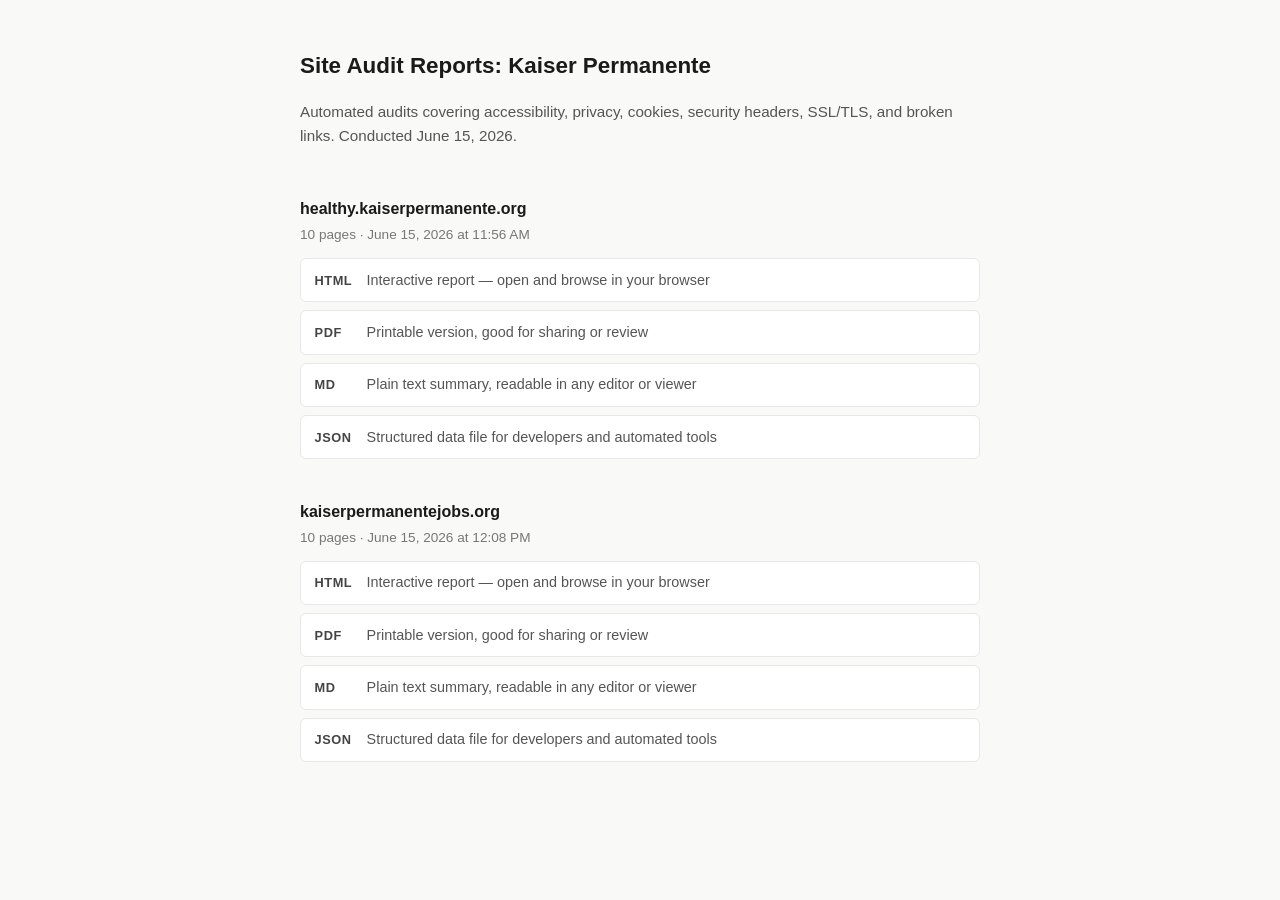
==== reports/kp/index.html @ 9dd77aca "kp index and report style" ====
<!DOCTYPE html>
<html lang="en">
<head>
  <meta charset="UTF-8">
  <meta name="viewport" content="width=device-width, initial-scale=1.0">
  <title>Site Audit Reports — Kaiser Permanente</title>
  <link rel="stylesheet" href="../style.css">
</head>
<body>
  <div class="wrapper">
    <header>
      <h1>Site Audit Reports: Kaiser Permanente</h1>
      <p>Automated audits covering accessibility, privacy, cookies, security headers, SSL/TLS, and broken links. Conducted June 15, 2026.</p>
    </header>

    <div class="report">
      <div class="report-header">
        <h2>healthy.kaiserpermanente.org</h2>
        <div class="meta">10 pages &middot; June 15, 2026 at 11:56 AM</div>
      </div>
      <div class="files">
        <a class="file" href="healthy-kaiserpermanente-20260615-115609.html">
          <span class="file-label">HTML</span>
          <span class="file-desc">Interactive report — open and browse in your browser</span>
        </a>
        <a class="file" href="healthy-kaiserpermanente-20260615-115609.pdf">
          <span class="file-label">PDF</span>
          <span class="file-desc">Printable version, good for sharing or review</span>
        </a>
        <a class="file" href="healthy-kaiserpermanente-20260615-115609.md">
          <span class="file-label">MD</span>
          <span class="file-desc">Plain text summary, readable in any editor or viewer</span>
        </a>
        <a class="file" href="healthy-kaiserpermanente-20260615-115609.json">
          <span class="file-label">JSON</span>
          <span class="file-desc">Structured data file for developers and automated tools</span>
        </a>
      </div>
    </div>

    <div class="report">
      <div class="report-header">
        <h2>kaiserpermanentejobs.org</h2>
        <div class="meta">10 pages &middot; June 15, 2026 at 12:08 PM</div>
      </div>
      <div class="files">
        <a class="file" href="www-kaiserpermanentejobs-20260615-120820.html">
          <span class="file-label">HTML</span>
          <span class="file-desc">Interactive report — open and browse in your browser</span>
        </a>
        <a class="file" href="www-kaiserpermanentejobs-20260615-120820.pdf">
          <span class="file-label">PDF</span>
          <span class="file-desc">Printable version, good for sharing or review</span>
        </a>
        <a class="file" href="www-kaiserpermanentejobs-20260615-120820.md">
          <span class="file-label">MD</span>
          <span class="file-desc">Plain text summary, readable in any editor or viewer</span>
        </a>
        <a class="file" href="www-kaiserpermanentejobs-20260615-120820.json">
          <span class="file-label">JSON</span>
          <span class="file-desc">Structured data file for developers and automated tools</span>
        </a>
      </div>
    </div>

  </div>
</body>
</html>
---- reports/style.css ----
*, *::before, *::after { box-sizing: border-box; margin: 0; padding: 0; }

body {
  font-family: -apple-system, BlinkMacSystemFont, "Segoe UI", Roboto, sans-serif;
  background: #f9f9f8;
  color: #1a1a1a;
  padding: 3rem 1.5rem;
  line-height: 1.6;
}

.wrapper {
  max-width: 680px;
  margin: 0 auto;
}

header {
  padding-bottom: 3rem;
}

header h1 {
  font-size: 1.4rem;
  font-weight: 600;
  margin-bottom: 1rem;
}

header p {
  color: #555;
  font-size: 0.95rem;
}

.report {
  margin-bottom: 2.5rem;
}

.report-header {
  margin-bottom: 0.75rem;
}

.report-header h2 {
  font-size: 1rem;
  font-weight: 600;
}

.report-header .meta {
  font-size: 0.85rem;
  color: #777;
  margin-top: 0.15rem;
}

.files {
  display: flex;
  flex-direction: column;
  gap: 0.5rem;
}

.file {
  display: flex;
  align-items: baseline;
  gap: 0.75rem;
  padding: 0.6rem 0.85rem;
  background: #fff;
  border: 1px solid #e8e8e8;
  border-radius: 6px;
  text-decoration: none;
  color: inherit;
  transition: border-color 0.15s, box-shadow 0.15s;
}

.file:hover {
  border-color: #aaa;
  box-shadow: 0 1px 4px rgba(0,0,0,0.06);
}

.file-label {
  font-size: 0.8rem;
  font-weight: 600;
  text-transform: uppercase;
  letter-spacing: 0.04em;
  min-width: 2.5rem;
  color: #444;
}

.file-desc {
  font-size: 0.9rem;
  color: #555;
}
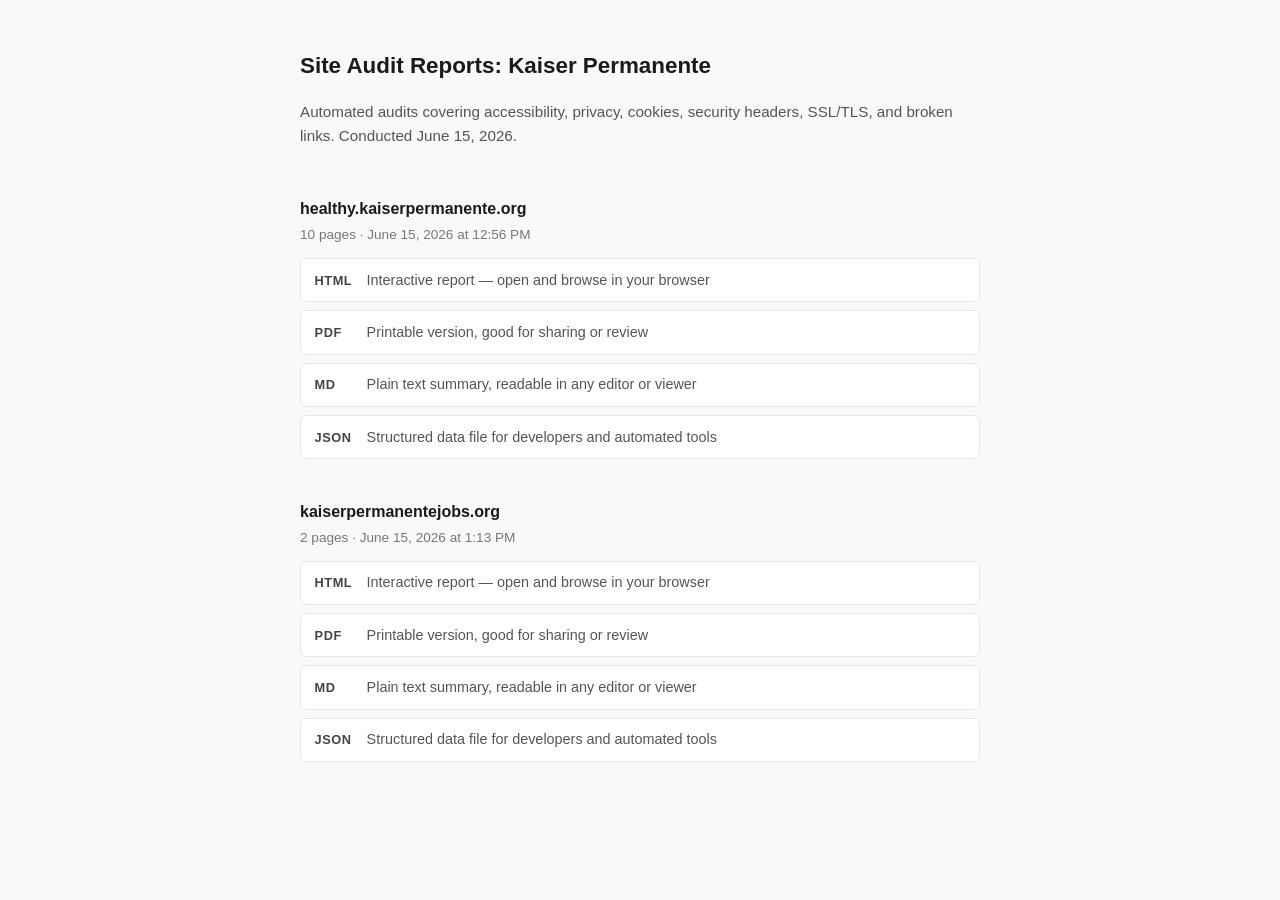
==== commit 65f106da: "kp update" ====
--- a/reports/kp/index.html
+++ b/reports/kp/index.html
@@ -16,22 +16,22 @@
     <div class="report">
       <div class="report-header">
         <h2>healthy.kaiserpermanente.org</h2>
-        <div class="meta">10 pages &middot; June 15, 2026 at 11:56 AM</div>
+        <div class="meta">10 pages &middot; June 15, 2026 at 12:56 PM</div>
       </div>
       <div class="files">
-        <a class="file" href="healthy-kaiserpermanente-20260615-115609.html">
+        <a class="file" href="healthy-kaiserpermanente-20260615-125626.html">
           <span class="file-label">HTML</span>
           <span class="file-desc">Interactive report — open and browse in your browser</span>
         </a>
-        <a class="file" href="healthy-kaiserpermanente-20260615-115609.pdf">
+        <a class="file" href="healthy-kaiserpermanente-20260615-125626.pdf">
           <span class="file-label">PDF</span>
           <span class="file-desc">Printable version, good for sharing or review</span>
         </a>
-        <a class="file" href="healthy-kaiserpermanente-20260615-115609.md">
+        <a class="file" href="healthy-kaiserpermanente-20260615-125626.md">
           <span class="file-label">MD</span>
           <span class="file-desc">Plain text summary, readable in any editor or viewer</span>
         </a>
-        <a class="file" href="healthy-kaiserpermanente-20260615-115609.json">
+        <a class="file" href="healthy-kaiserpermanente-20260615-125626.json">
           <span class="file-label">JSON</span>
           <span class="file-desc">Structured data file for developers and automated tools</span>
         </a>
@@ -41,22 +41,22 @@
     <div class="report">
       <div class="report-header">
         <h2>kaiserpermanentejobs.org</h2>
-        <div class="meta">10 pages &middot; June 15, 2026 at 12:08 PM</div>
+        <div class="meta">2 pages &middot; June 15, 2026 at 1:13 PM</div>
       </div>
       <div class="files">
-        <a class="file" href="www-kaiserpermanentejobs-20260615-120820.html">
+        <a class="file" href="kaiserpermanentejobs-20260615-131319.html">
           <span class="file-label">HTML</span>
           <span class="file-desc">Interactive report — open and browse in your browser</span>
         </a>
-        <a class="file" href="www-kaiserpermanentejobs-20260615-120820.pdf">
+        <a class="file" href="kaiserpermanentejobs-20260615-131319.pdf">
           <span class="file-label">PDF</span>
           <span class="file-desc">Printable version, good for sharing or review</span>
         </a>
-        <a class="file" href="www-kaiserpermanentejobs-20260615-120820.md">
+        <a class="file" href="kaiserpermanentejobs-20260615-131319.md">
           <span class="file-label">MD</span>
           <span class="file-desc">Plain text summary, readable in any editor or viewer</span>
         </a>
-        <a class="file" href="www-kaiserpermanentejobs-20260615-120820.json">
+        <a class="file" href="kaiserpermanentejobs-20260615-131319.json">
           <span class="file-label">JSON</span>
           <span class="file-desc">Structured data file for developers and automated tools</span>
         </a>
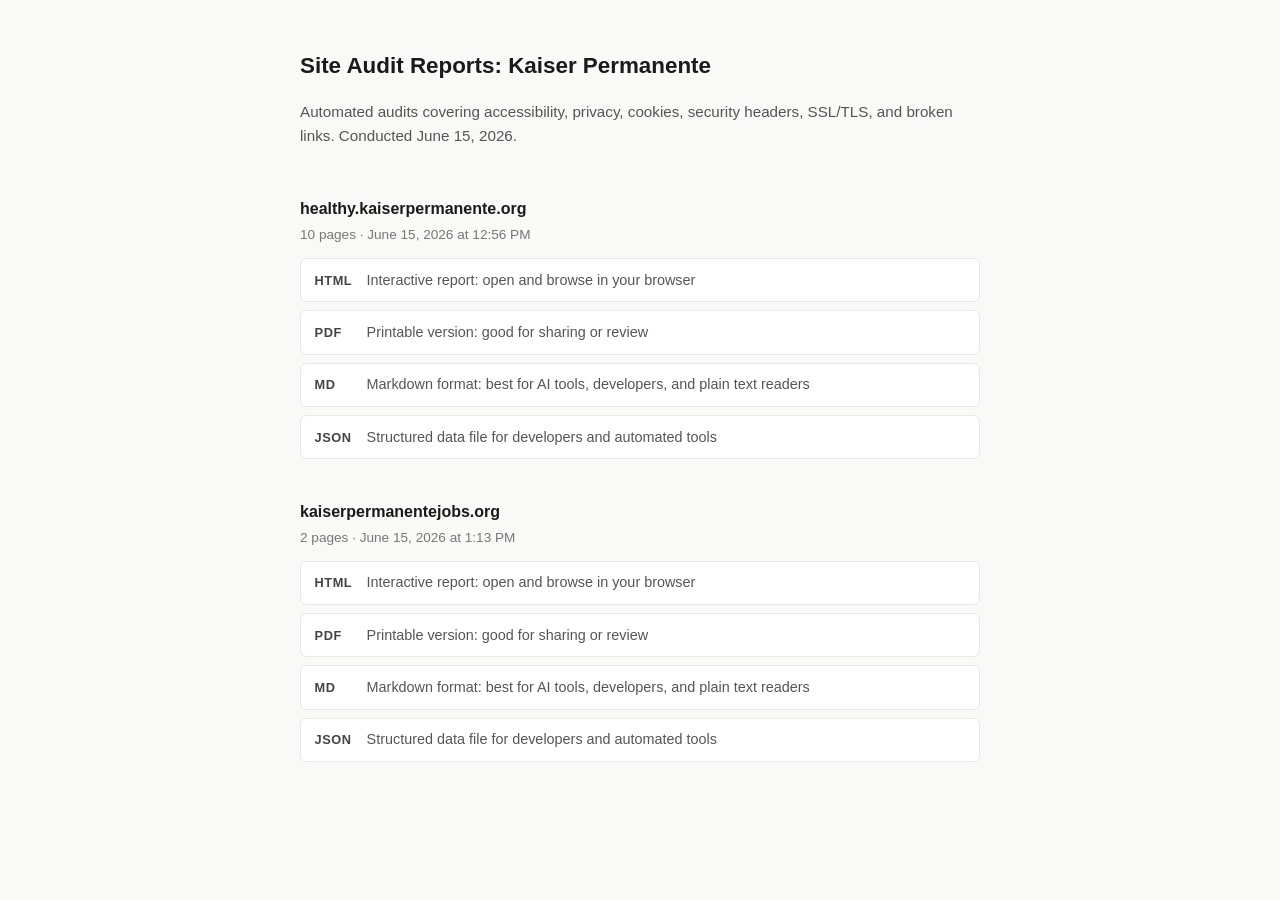
==== commit 6f59169f: "kp index and report style Co-Authored-By: Claude Sonnet 4.6 <noreply@anthropic.com>" ====
--- a/reports/kp/index.html
+++ b/reports/kp/index.html
@@ -21,15 +21,15 @@
       <div class="files">
         <a class="file" href="healthy-kaiserpermanente-20260615-125626.html">
           <span class="file-label">HTML</span>
-          <span class="file-desc">Interactive report — open and browse in your browser</span>
+          <span class="file-desc">Interactive report: open and browse in your browser</span>
         </a>
         <a class="file" href="healthy-kaiserpermanente-20260615-125626.pdf">
           <span class="file-label">PDF</span>
-          <span class="file-desc">Printable version, good for sharing or review</span>
+          <span class="file-desc">Printable version: good for sharing or review</span>
         </a>
         <a class="file" href="healthy-kaiserpermanente-20260615-125626.md">
           <span class="file-label">MD</span>
-          <span class="file-desc">Plain text summary, readable in any editor or viewer</span>
+          <span class="file-desc">Markdown format: best for AI tools, developers, and plain text readers</span>
         </a>
         <a class="file" href="healthy-kaiserpermanente-20260615-125626.json">
           <span class="file-label">JSON</span>
@@ -46,15 +46,15 @@
       <div class="files">
         <a class="file" href="kaiserpermanentejobs-20260615-131319.html">
           <span class="file-label">HTML</span>
-          <span class="file-desc">Interactive report — open and browse in your browser</span>
+          <span class="file-desc">Interactive report: open and browse in your browser</span>
         </a>
         <a class="file" href="kaiserpermanentejobs-20260615-131319.pdf">
           <span class="file-label">PDF</span>
-          <span class="file-desc">Printable version, good for sharing or review</span>
+          <span class="file-desc">Printable version: good for sharing or review</span>
         </a>
         <a class="file" href="kaiserpermanentejobs-20260615-131319.md">
           <span class="file-label">MD</span>
-          <span class="file-desc">Plain text summary, readable in any editor or viewer</span>
+          <span class="file-desc">Markdown format: best for AI tools, developers, and plain text readers</span>
         </a>
         <a class="file" href="kaiserpermanentejobs-20260615-131319.json">
           <span class="file-label">JSON</span>
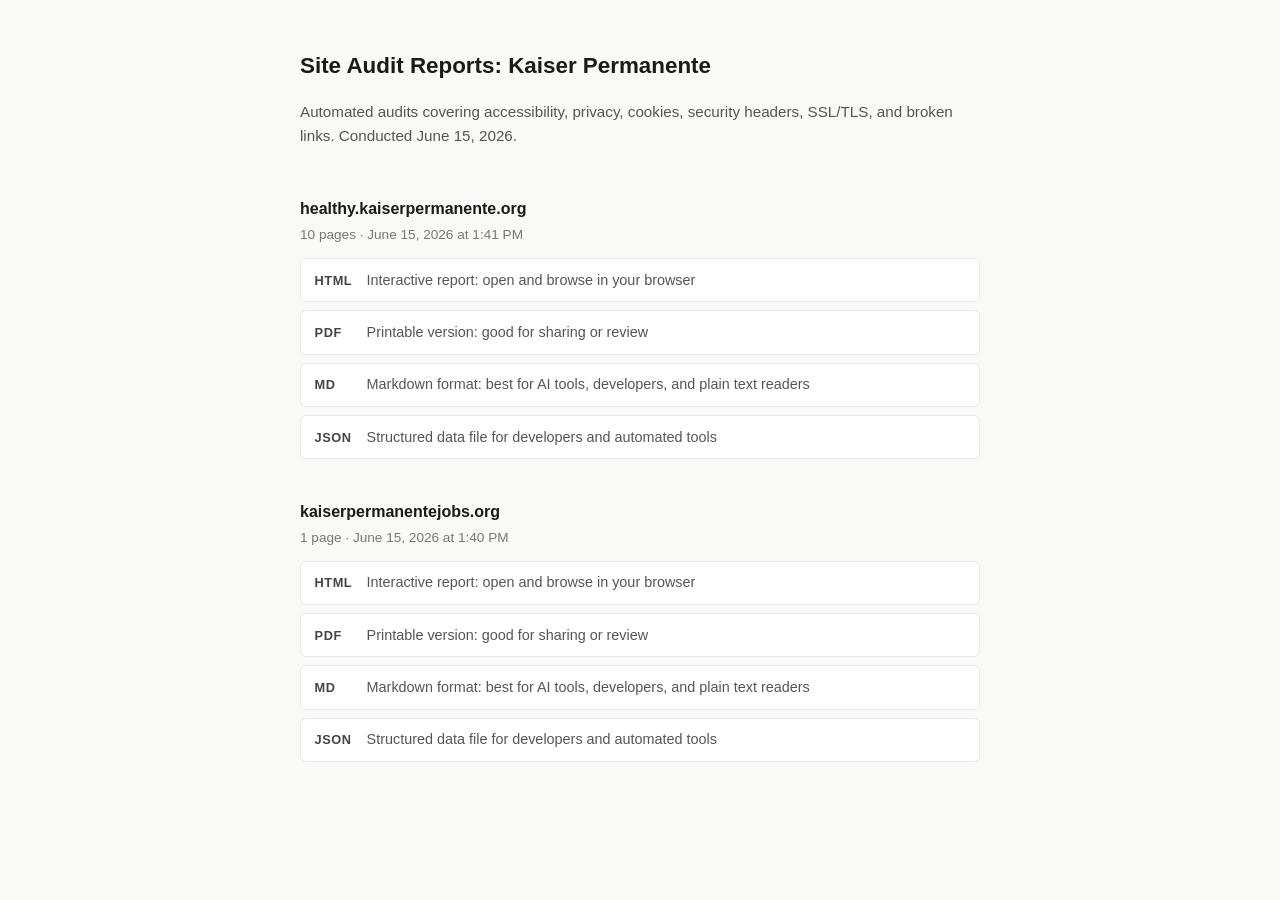
==== commit d9f5fa2e: "kp update" ====
--- a/reports/kp/index.html
+++ b/reports/kp/index.html
@@ -16,22 +16,22 @@
     <div class="report">
       <div class="report-header">
         <h2>healthy.kaiserpermanente.org</h2>
-        <div class="meta">10 pages &middot; June 15, 2026 at 12:56 PM</div>
+        <div class="meta">10 pages &middot; June 15, 2026 at 1:41 PM</div>
       </div>
       <div class="files">
-        <a class="file" href="healthy-kaiserpermanente-20260615-125626.html">
+        <a class="file" href="healthy-kaiserpermanente-20260615-134130.html">
           <span class="file-label">HTML</span>
           <span class="file-desc">Interactive report: open and browse in your browser</span>
         </a>
-        <a class="file" href="healthy-kaiserpermanente-20260615-125626.pdf">
+        <a class="file" href="healthy-kaiserpermanente-20260615-134130.pdf">
           <span class="file-label">PDF</span>
           <span class="file-desc">Printable version: good for sharing or review</span>
         </a>
-        <a class="file" href="healthy-kaiserpermanente-20260615-125626.md">
+        <a class="file" href="healthy-kaiserpermanente-20260615-134130.md">
           <span class="file-label">MD</span>
           <span class="file-desc">Markdown format: best for AI tools, developers, and plain text readers</span>
         </a>
-        <a class="file" href="healthy-kaiserpermanente-20260615-125626.json">
+        <a class="file" href="healthy-kaiserpermanente-20260615-134130.json">
           <span class="file-label">JSON</span>
           <span class="file-desc">Structured data file for developers and automated tools</span>
         </a>
@@ -41,22 +41,22 @@
     <div class="report">
       <div class="report-header">
         <h2>kaiserpermanentejobs.org</h2>
-        <div class="meta">2 pages &middot; June 15, 2026 at 1:13 PM</div>
+        <div class="meta">1 page &middot; June 15, 2026 at 1:40 PM</div>
       </div>
       <div class="files">
-        <a class="file" href="kaiserpermanentejobs-20260615-131319.html">
+        <a class="file" href="kaiserpermanentejobs-20260615-134042.html">
           <span class="file-label">HTML</span>
           <span class="file-desc">Interactive report: open and browse in your browser</span>
         </a>
-        <a class="file" href="kaiserpermanentejobs-20260615-131319.pdf">
+        <a class="file" href="kaiserpermanentejobs-20260615-134042.pdf">
           <span class="file-label">PDF</span>
           <span class="file-desc">Printable version: good for sharing or review</span>
         </a>
-        <a class="file" href="kaiserpermanentejobs-20260615-131319.md">
+        <a class="file" href="kaiserpermanentejobs-20260615-134042.md">
           <span class="file-label">MD</span>
           <span class="file-desc">Markdown format: best for AI tools, developers, and plain text readers</span>
         </a>
-        <a class="file" href="kaiserpermanentejobs-20260615-131319.json">
+        <a class="file" href="kaiserpermanentejobs-20260615-134042.json">
           <span class="file-label">JSON</span>
           <span class="file-desc">Structured data file for developers and automated tools</span>
         </a>
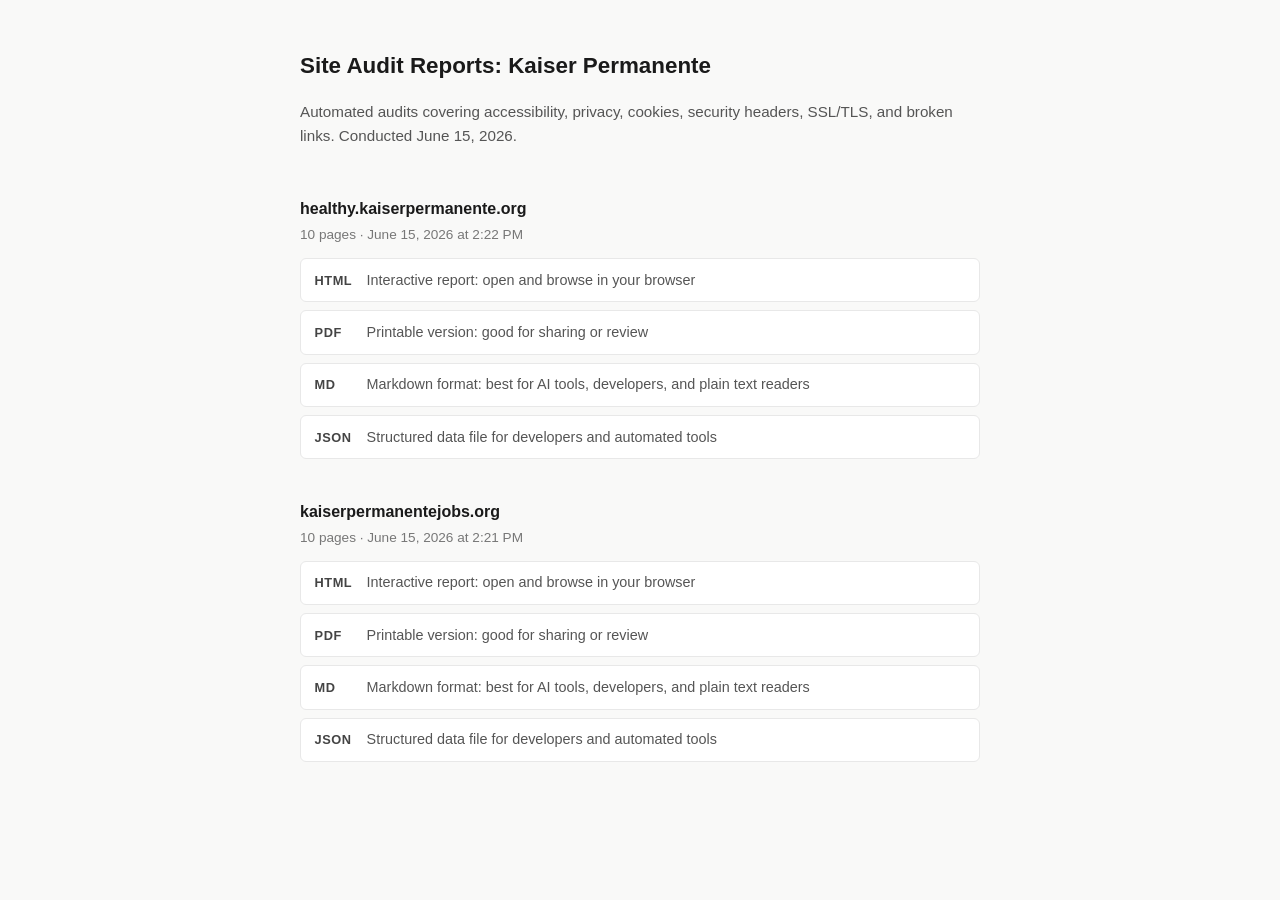
==== commit 7c288837: "kp update" ====
--- a/reports/kp/index.html
+++ b/reports/kp/index.html
@@ -16,22 +16,22 @@
     <div class="report">
       <div class="report-header">
         <h2>healthy.kaiserpermanente.org</h2>
-        <div class="meta">10 pages &middot; June 15, 2026 at 1:41 PM</div>
+        <div class="meta">10 pages &middot; June 15, 2026 at 2:22 PM</div>
       </div>
       <div class="files">
-        <a class="file" href="healthy-kaiserpermanente-20260615-134130.html">
+        <a class="file" href="healthy-kaiserpermanente-20260615-142228.html">
           <span class="file-label">HTML</span>
           <span class="file-desc">Interactive report: open and browse in your browser</span>
         </a>
-        <a class="file" href="healthy-kaiserpermanente-20260615-134130.pdf">
+        <a class="file" href="healthy-kaiserpermanente-20260615-142228.pdf">
           <span class="file-label">PDF</span>
           <span class="file-desc">Printable version: good for sharing or review</span>
         </a>
-        <a class="file" href="healthy-kaiserpermanente-20260615-134130.md">
+        <a class="file" href="healthy-kaiserpermanente-20260615-142228.md">
           <span class="file-label">MD</span>
           <span class="file-desc">Markdown format: best for AI tools, developers, and plain text readers</span>
         </a>
-        <a class="file" href="healthy-kaiserpermanente-20260615-134130.json">
+        <a class="file" href="healthy-kaiserpermanente-20260615-142228.json">
           <span class="file-label">JSON</span>
           <span class="file-desc">Structured data file for developers and automated tools</span>
         </a>
@@ -41,22 +41,22 @@
     <div class="report">
       <div class="report-header">
         <h2>kaiserpermanentejobs.org</h2>
-        <div class="meta">1 page &middot; June 15, 2026 at 1:40 PM</div>
+        <div class="meta">10 pages &middot; June 15, 2026 at 2:21 PM</div>
       </div>
       <div class="files">
-        <a class="file" href="kaiserpermanentejobs-20260615-134042.html">
+        <a class="file" href="kaiserpermanentejobs-20260615-142121.html">
           <span class="file-label">HTML</span>
           <span class="file-desc">Interactive report: open and browse in your browser</span>
         </a>
-        <a class="file" href="kaiserpermanentejobs-20260615-134042.pdf">
+        <a class="file" href="kaiserpermanentejobs-20260615-142121.pdf">
           <span class="file-label">PDF</span>
           <span class="file-desc">Printable version: good for sharing or review</span>
         </a>
-        <a class="file" href="kaiserpermanentejobs-20260615-134042.md">
+        <a class="file" href="kaiserpermanentejobs-20260615-142121.md">
           <span class="file-label">MD</span>
           <span class="file-desc">Markdown format: best for AI tools, developers, and plain text readers</span>
         </a>
-        <a class="file" href="kaiserpermanentejobs-20260615-134042.json">
+        <a class="file" href="kaiserpermanentejobs-20260615-142121.json">
           <span class="file-label">JSON</span>
           <span class="file-desc">Structured data file for developers and automated tools</span>
         </a>
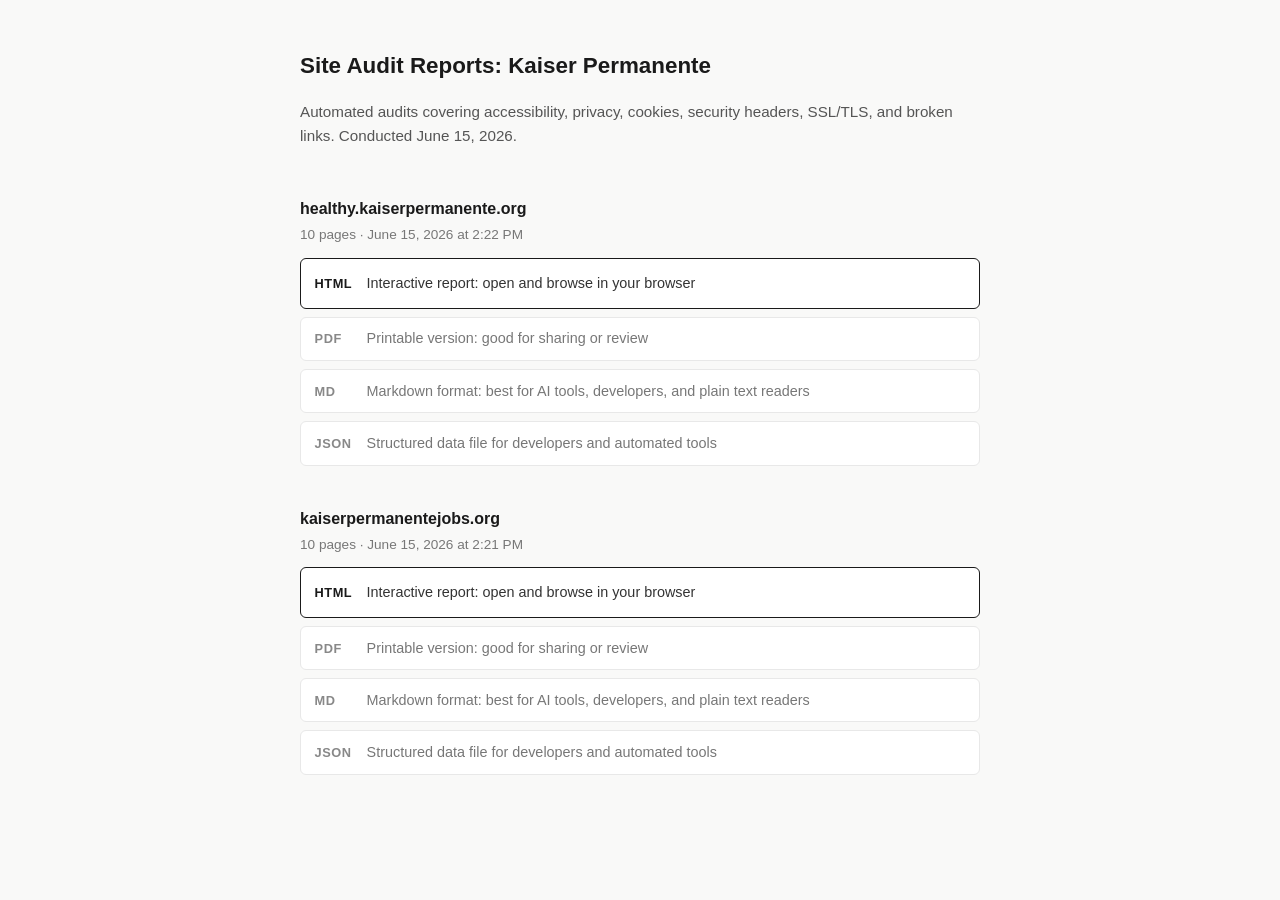
==== commit a95331b8: "report index style update" ====
--- a/reports/kp/index.html
+++ b/reports/kp/index.html
@@ -19,7 +19,7 @@
         <div class="meta">10 pages &middot; June 15, 2026 at 2:22 PM</div>
       </div>
       <div class="files">
-        <a class="file" href="healthy-kaiserpermanente-20260615-142228.html">
+        <a class="file primary" href="healthy-kaiserpermanente-20260615-142228.html">
           <span class="file-label">HTML</span>
           <span class="file-desc">Interactive report: open and browse in your browser</span>
         </a>
@@ -44,7 +44,7 @@
         <div class="meta">10 pages &middot; June 15, 2026 at 2:21 PM</div>
       </div>
       <div class="files">
-        <a class="file" href="kaiserpermanentejobs-20260615-142121.html">
+        <a class="file primary" href="kaiserpermanentejobs-20260615-142121.html">
           <span class="file-label">HTML</span>
           <span class="file-desc">Interactive report: open and browse in your browser</span>
         </a>
--- a/reports/style.css
+++ b/reports/style.css
@@ -71,16 +71,43 @@
   box-shadow: 0 1px 4px rgba(0,0,0,0.06);
 }
 
+.file.primary {
+  border-color: #1a1a1a;
+  padding: 0.8rem 0.85rem;
+  transition: background 0.15s, box-shadow 0.15s, transform 0.15s;
+}
+
+.file.primary:hover {
+  background: #1a1a1a;
+  box-shadow: 0 4px 12px rgba(0,0,0,0.15);
+  transform: translateY(-1px);
+  border-color: #1a1a1a;
+}
+
+.file.primary:hover .file-label,
+.file.primary:hover .file-desc {
+  color: #fff;
+}
+
+.file.primary .file-label {
+  color: #1a1a1a;
+}
+
+.file.primary .file-desc {
+  color: #333;
+  font-weight: 500;
+}
+
 .file-label {
   font-size: 0.8rem;
   font-weight: 600;
   text-transform: uppercase;
   letter-spacing: 0.04em;
   min-width: 2.5rem;
-  color: #444;
+  color: #888;
 }
 
 .file-desc {
   font-size: 0.9rem;
-  color: #555;
+  color: #777;
 }
